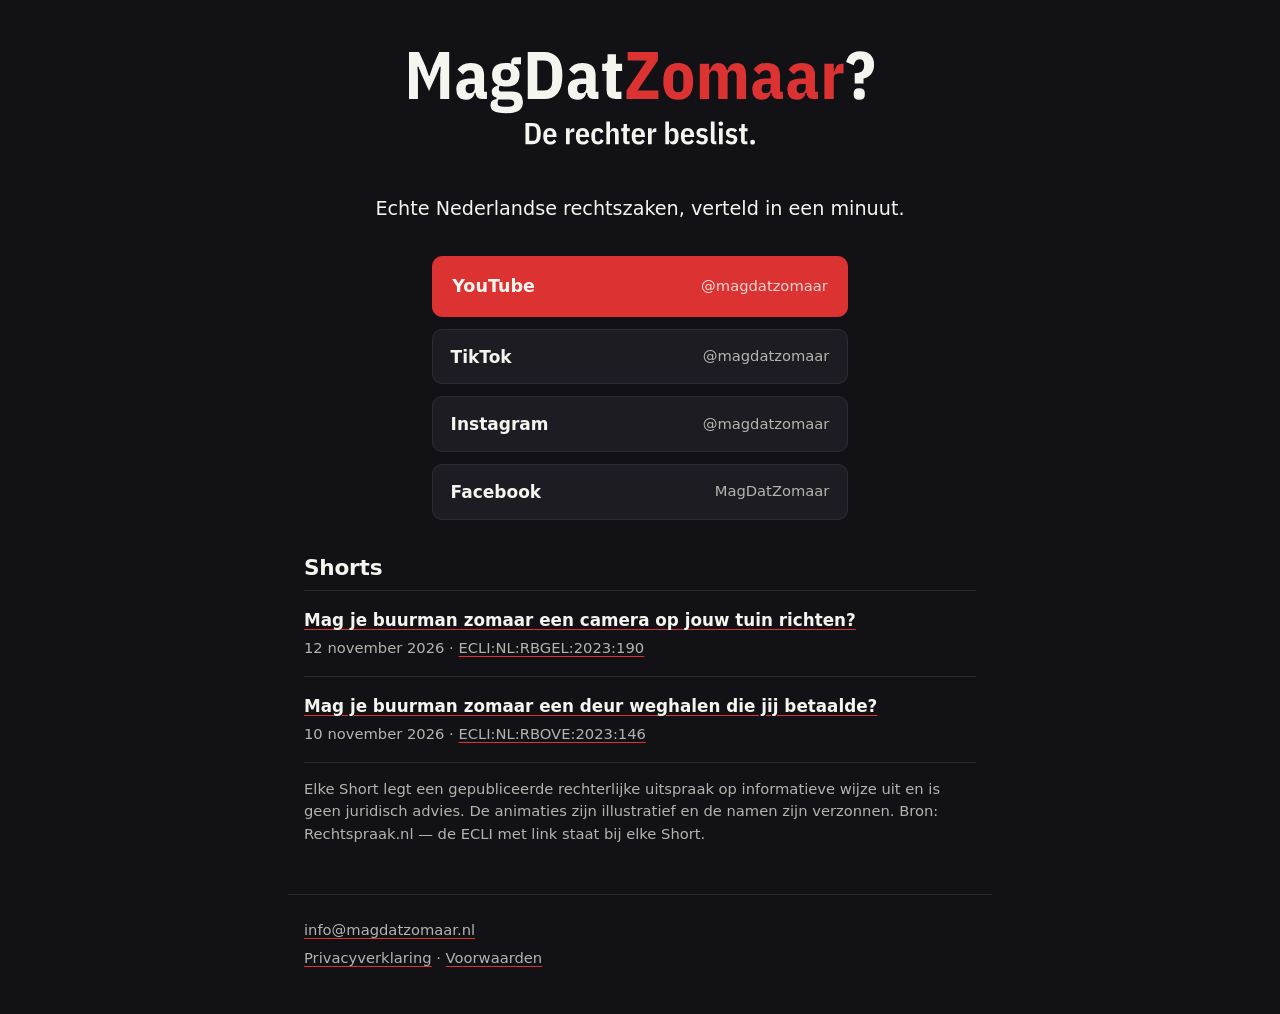
==== index.html @ 73113565 "Website magdatzomaar.nl: startpagina, privacyverklaring, voorwaarden en lijst met Shorts" ====
<!doctype html>
<html lang="nl">
<head>
<meta charset="utf-8">
<meta name="viewport" content="width=device-width, initial-scale=1">
<title>MagDatZomaar? De rechter beslist.</title>
<meta name="description" content="Echte Nederlandse rechtszaken, verteld in een minuut. MagDatZomaar? De rechter beslist.">
<meta name="referrer" content="strict-origin-when-cross-origin">
<meta name="theme-color" content="#121216">
<link rel="icon" href="icoon.svg" type="image/svg+xml">
<link rel="apple-touch-icon" href="icoon.png">
<link rel="stylesheet" href="stijl.css">
</head>
<body>
<main>
<header class="kop">
<h1>MagDatZomaar? De rechter beslist.</h1>
<img src="woordmerk.svg" alt="MagDatZomaar? De rechter beslist." width="946" height="210">
</header>
<p class="zin">Echte Nederlandse rechtszaken, verteld in een minuut.</p>
<nav class="kanalen" aria-label="Kanalen">
<a class="knop hoofd" href="https://www.youtube.com/@magdatzomaar">YouTube <span>@magdatzomaar</span></a>
<a class="knop" href="https://www.tiktok.com/@magdatzomaar">TikTok <span>@magdatzomaar</span></a>
<a class="knop" href="https://www.instagram.com/magdatzomaar/">Instagram <span>@magdatzomaar</span></a>
<a class="knop" href="https://www.facebook.com/magdatzomaar">Facebook <span>MagDatZomaar</span></a>
</nav>
<h2>Shorts</h2>
<ul class="shorts">
<li><div class="titel"><a href="https://www.youtube.com/shorts/4A0koT8yzNU">Mag je buurman zomaar een camera op jouw tuin richten?</a></div><div class="info"><time datetime="2026-11-12">12 november 2026</time> · <a href="https://uitspraken.rechtspraak.nl/details?id=ECLI:NL:RBGEL:2023:190">ECLI:NL:RBGEL:2023:190</a></div></li>
<li><div class="titel"><a href="https://www.youtube.com/shorts/lAmzABg08vE">Mag je buurman zomaar een deur weghalen die jij betaalde?</a></div><div class="info"><time datetime="2026-11-10">10 november 2026</time> · <a href="https://uitspraken.rechtspraak.nl/details?id=ECLI:NL:RBOVE:2023:146">ECLI:NL:RBOVE:2023:146</a></div></li>
</ul>
<p class="uitleg">Elke Short legt een gepubliceerde rechterlijke uitspraak op informatieve wijze uit en is geen juridisch advies. De animaties zijn illustratief en de namen zijn verzonnen. Bron: Rechtspraak.nl — de ECLI met link staat bij elke Short.</p>
</main>
<footer>
<p><a href="mailto:info@magdatzomaar.nl">info@magdatzomaar.nl</a></p>
<p><a href="privacy.html">Privacyverklaring</a> · <a href="voorwaarden.html">Voorwaarden</a></p>
</footer>
</body>
</html>
---- stijl.css ----
/* MagDatZomaar – website. Kleuren volgens plan 8.2; geen externe lettertypen. */
:root {
  --achtergrond: #121216;
  --vlak: #1C1C22;
  --lijn: #2C2C34;
  --tekst: #F5F5F0;
  --zacht: #B4B4AE;
  --rood: #DC3232;
  --geel: #F5C518;
  color-scheme: dark;
}

* { box-sizing: border-box; }

html { -webkit-text-size-adjust: 100%; }

body {
  margin: 0;
  background: var(--achtergrond);
  color: var(--tekst);
  font: 17px/1.55 system-ui, -apple-system, "Segoe UI", Roboto, "Helvetica Neue", Arial, sans-serif;
}

main, footer {
  max-width: 44rem;
  margin: 0 auto;
  padding: 0 16px;
}

a { color: var(--tekst); text-decoration-color: var(--rood); text-underline-offset: 3px; }
a:hover { color: var(--geel); }
a:focus-visible { outline: 2px solid var(--geel); outline-offset: 3px; border-radius: 4px; }

h1, h2, h3 { line-height: 1.2; letter-spacing: -0.01em; }
h1 { font-size: 1.9rem; margin: 2rem 0 0.25rem; }
h2 { font-size: 1.35rem; margin: 2.2rem 0 0.6rem; }
h3 { font-size: 1.1rem; margin: 1.6rem 0 0.4rem; }
code { font-size: 0.9em; background: var(--vlak); padding: 0.1em 0.35em; border-radius: 4px; }
.datum { color: var(--zacht); margin-top: 0; }

/* Startpagina */
.kop { text-align: center; padding: 3rem 0 1rem; }
.kop img { width: 100%; max-width: 30rem; height: auto; }
.kop h1 { position: absolute; left: -9999px; }
.zin { font-size: 1.2rem; text-align: center; margin: 1rem 0 2rem; }

.kanalen { display: grid; gap: 0.75rem; margin: 0 auto 1rem; max-width: 26rem; }
.knop {
  display: flex; justify-content: space-between; align-items: center; gap: 1rem;
  padding: 0.85rem 1.1rem; border: 1px solid var(--lijn); border-radius: 10px;
  background: var(--vlak); text-decoration: none; font-weight: 600;
}
.knop span { color: var(--zacht); font-weight: 400; font-size: 0.92rem; }
.knop.hoofd { background: var(--rood); border-color: var(--rood); font-size: 1.1rem; padding: 1rem 1.2rem; }
.knop.hoofd span { color: var(--tekst); opacity: 0.85; }
.knop:hover { border-color: var(--tekst); color: var(--tekst); }

.shorts { list-style: none; padding: 0; margin: 0; }
.shorts li { padding: 1rem 0; border-top: 1px solid var(--lijn); }
.shorts li:last-child { border-bottom: 1px solid var(--lijn); }
.shorts .titel { font-weight: 600; font-size: 1.05rem; }
.shorts .info { color: var(--zacht); font-size: 0.92rem; margin-top: 0.25rem; overflow-wrap: anywhere; }
.shorts .info a { color: var(--zacht); }
.uitleg { color: var(--zacht); font-size: 0.92rem; }

/* Tekstpagina's */
.terug { display: inline-block; margin-top: 1.5rem; }
.tekst ul, .tekst ol { padding-left: 1.3rem; }
.tekst li { margin: 0.35rem 0; }

footer {
  margin-top: 3rem; padding-top: 1.2rem; padding-bottom: 2.5rem;
  border-top: 1px solid var(--lijn); color: var(--zacht); font-size: 0.92rem;
}
footer a { color: var(--zacht); }
footer p { margin: 0.3rem 0; }
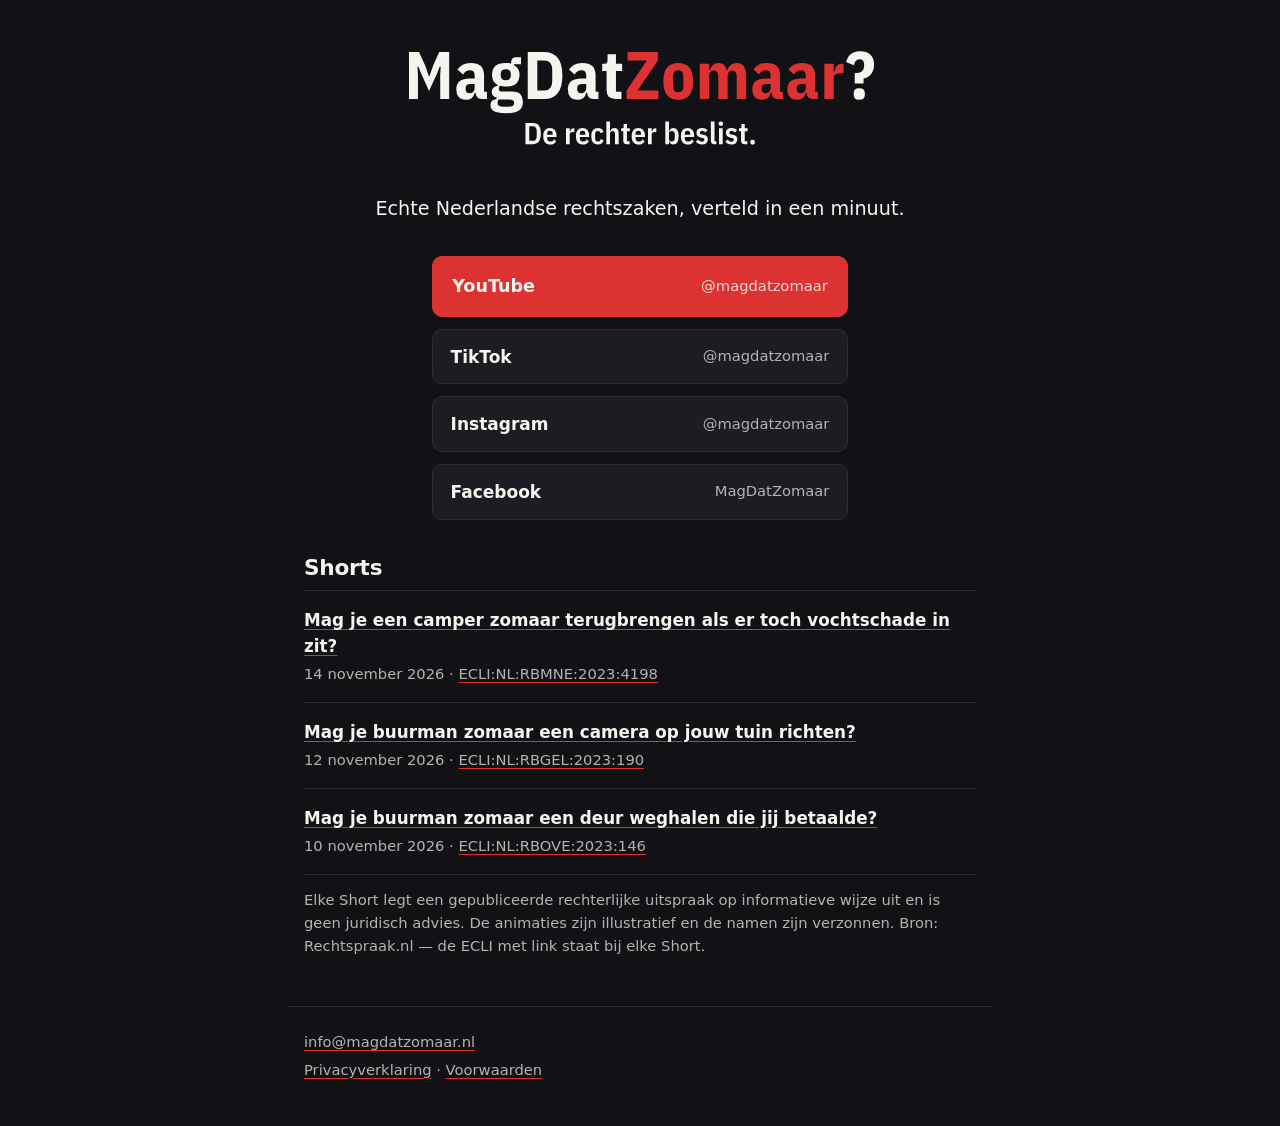
==== commit 3f88e4cf: "Website bijgewerkt: index.html" ====
--- a/index.html
+++ b/index.html
@@ -26,6 +26,7 @@
 </nav>
 <h2>Shorts</h2>
 <ul class="shorts">
+<li><div class="titel"><a href="https://www.youtube.com/shorts/woqFHCdhqfc">Mag je een camper zomaar terugbrengen als er toch vochtschade in zit?</a></div><div class="info"><time datetime="2026-11-14">14 november 2026</time> · <a href="https://uitspraken.rechtspraak.nl/details?id=ECLI:NL:RBMNE:2023:4198">ECLI:NL:RBMNE:2023:4198</a></div></li>
 <li><div class="titel"><a href="https://www.youtube.com/shorts/4A0koT8yzNU">Mag je buurman zomaar een camera op jouw tuin richten?</a></div><div class="info"><time datetime="2026-11-12">12 november 2026</time> · <a href="https://uitspraken.rechtspraak.nl/details?id=ECLI:NL:RBGEL:2023:190">ECLI:NL:RBGEL:2023:190</a></div></li>
 <li><div class="titel"><a href="https://www.youtube.com/shorts/lAmzABg08vE">Mag je buurman zomaar een deur weghalen die jij betaalde?</a></div><div class="info"><time datetime="2026-11-10">10 november 2026</time> · <a href="https://uitspraken.rechtspraak.nl/details?id=ECLI:NL:RBOVE:2023:146">ECLI:NL:RBOVE:2023:146</a></div></li>
 </ul>
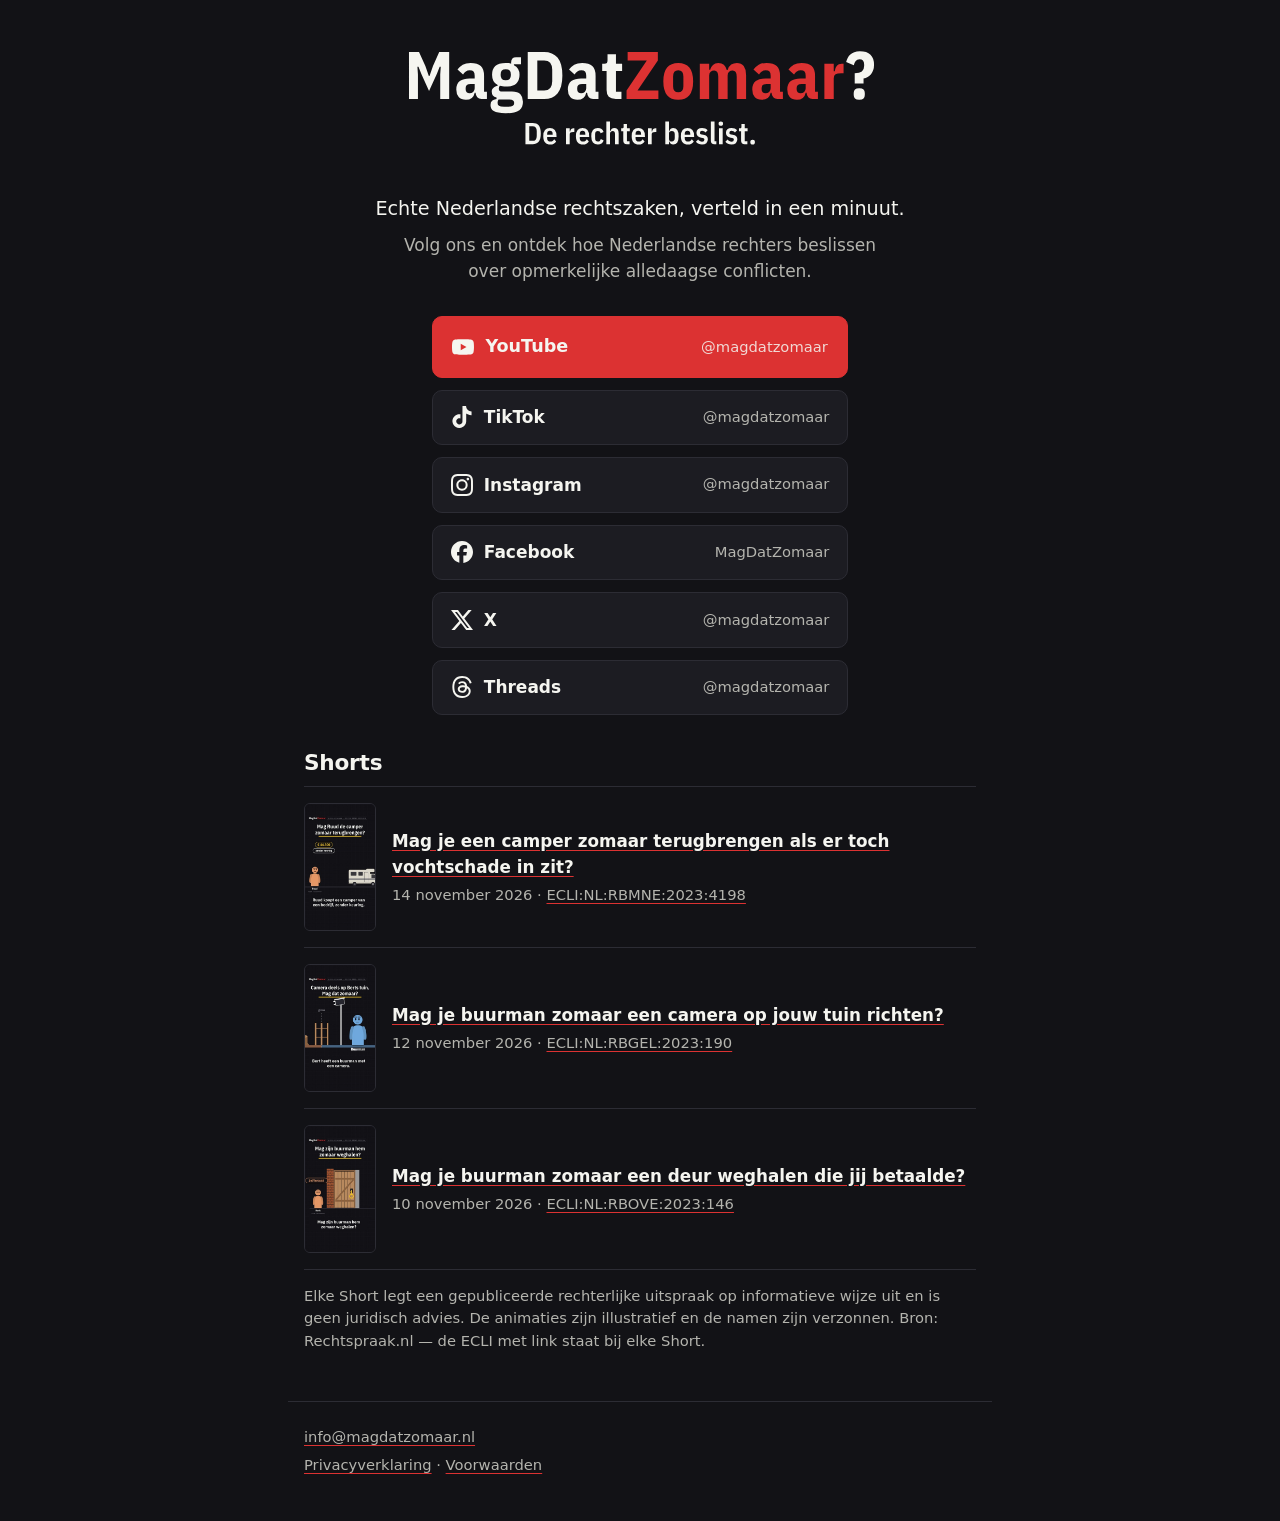
==== commit 3f90471c: "Website bijgewerkt: covers/, index.html, stijl.css" ====
--- a/index.html
+++ b/index.html
@@ -18,17 +18,20 @@
 <img src="woordmerk.svg" alt="MagDatZomaar? De rechter beslist." width="946" height="210">
 </header>
 <p class="zin">Echte Nederlandse rechtszaken, verteld in een minuut.</p>
+<p class="uitnodiging">Volg ons en ontdek hoe Nederlandse rechters beslissen over opmerkelijke alledaagse conflicten.</p>
 <nav class="kanalen" aria-label="Kanalen">
-<a class="knop hoofd" href="https://www.youtube.com/@magdatzomaar">YouTube <span>@magdatzomaar</span></a>
-<a class="knop" href="https://www.tiktok.com/@magdatzomaar">TikTok <span>@magdatzomaar</span></a>
-<a class="knop" href="https://www.instagram.com/magdatzomaar/">Instagram <span>@magdatzomaar</span></a>
-<a class="knop" href="https://www.facebook.com/magdatzomaar">Facebook <span>MagDatZomaar</span></a>
+<a class="knop hoofd" href="https://www.youtube.com/@magdatzomaar"><span class="naam"><svg class="logo" viewBox="0 0 24 24" width="22" height="22" aria-hidden="true" focusable="false"><path fill="currentColor" d="M23.498 6.186a3.016 3.016 0 0 0-2.122-2.136C19.505 3.545 12 3.545 12 3.545s-7.505 0-9.377.505A3.017 3.017 0 0 0 .502 6.186C0 8.07 0 12 0 12s0 3.93.502 5.814a3.016 3.016 0 0 0 2.122 2.136c1.871.505 9.376.505 9.376.505s7.505 0 9.377-.505a3.015 3.015 0 0 0 2.122-2.136C24 15.93 24 12 24 12s0-3.93-.502-5.814zM9.545 15.568V8.432L15.818 12l-6.273 3.568z"/></svg>YouTube</span> <span class="handle">@magdatzomaar</span></a>
+<a class="knop" href="https://www.tiktok.com/@magdatzomaar"><span class="naam"><svg class="logo" viewBox="0 0 24 24" width="22" height="22" aria-hidden="true" focusable="false"><path fill="currentColor" d="M12.525.02c1.31-.02 2.61-.01 3.91-.02.08 1.53.63 3.09 1.75 4.17 1.12 1.11 2.7 1.62 4.24 1.79v4.03c-1.44-.05-2.89-.35-4.2-.97-.57-.26-1.1-.59-1.62-.93-.01 2.92.01 5.84-.02 8.75-.08 1.4-.54 2.79-1.35 3.94-1.31 1.92-3.58 3.17-5.91 3.21-1.43.08-2.86-.31-4.08-1.03-2.02-1.19-3.44-3.37-3.65-5.71-.02-.5-.03-1-.01-1.49.18-1.9 1.12-3.72 2.58-4.96 1.66-1.44 3.98-2.13 6.15-1.72.02 1.48-.04 2.96-.04 4.44-.99-.32-2.15-.23-3.02.37-.63.41-1.11 1.04-1.36 1.75-.21.51-.15 1.07-.14 1.61.24 1.64 1.82 3.02 3.5 2.87 1.12-.01 2.19-.66 2.77-1.61.19-.33.4-.67.41-1.06.1-1.79.06-3.57.07-5.36.01-4.03-.01-8.05.02-12.07z"/></svg>TikTok</span> <span class="handle">@magdatzomaar</span></a>
+<a class="knop" href="https://www.instagram.com/magdatzomaar/"><span class="naam"><svg class="logo" viewBox="0 0 24 24" width="22" height="22" aria-hidden="true" focusable="false"><path fill="currentColor" d="M7.0301.084c-1.2768.0602-2.1487.264-2.911.5634-.7888.3075-1.4575.72-2.1228 1.3877-.6652.6677-1.075 1.3368-1.3802 2.127-.2954.7638-.4956 1.6365-.552 2.914-.0564 1.2775-.0689 1.6882-.0626 4.947.0062 3.2586.0206 3.6671.0825 4.9473.061 1.2765.264 2.1482.5635 2.9107.308.7889.72 1.4573 1.388 2.1228.6679.6655 1.3365 1.0743 2.1285 1.38.7632.295 1.6361.4961 2.9134.552 1.2773.056 1.6884.069 4.9462.0627 3.2578-.0062 3.668-.0207 4.9478-.0814 1.28-.0607 2.147-.2652 2.9098-.5633.7889-.3086 1.4578-.72 2.1228-1.3881.665-.6682 1.0745-1.3378 1.3795-2.1284.2957-.7632.4966-1.636.552-2.9124.056-1.2809.0692-1.6898.063-4.948-.0063-3.2583-.021-3.6668-.0817-4.9465-.0607-1.2797-.264-2.1487-.5633-2.9117-.3084-.7889-.72-1.4568-1.3876-2.1228C21.2982 1.33 20.628.9208 19.8378.6165 19.074.321 18.2017.1197 16.9244.0645 15.6471.0093 15.236-.005 11.977.0014 8.718.0076 8.31.0215 7.0301.0839m.1402 21.6932c-1.17-.0509-1.8053-.2453-2.2287-.408-.5606-.216-.96-.4771-1.3819-.895-.422-.4178-.6811-.8186-.9-1.378-.1644-.4234-.3624-1.058-.4171-2.228-.0595-1.2645-.072-1.6442-.079-4.848-.007-3.2037.0053-3.583.0607-4.848.05-1.169.2456-1.805.408-2.2282.216-.5613.4762-.96.895-1.3816.4188-.4217.8184-.6814 1.3783-.9003.423-.1651 1.0575-.3614 2.227-.4171 1.2655-.06 1.6447-.072 4.848-.079 3.2033-.007 3.5835.005 4.8495.0608 1.169.0508 1.8053.2445 2.228.408.5608.216.96.4754 1.3816.895.4217.4194.6816.8176.9005 1.3787.1653.4217.3617 1.056.4169 2.2263.0602 1.2655.0739 1.645.0796 4.848.0058 3.203-.0055 3.5834-.061 4.848-.051 1.17-.245 1.8055-.408 2.2294-.216.5604-.4763.96-.8954 1.3814-.419.4215-.8181.6811-1.3783.9-.4224.1649-1.0577.3617-2.2262.4174-1.2656.0595-1.6448.072-4.8493.079-3.2045.007-3.5825-.006-4.848-.0608M16.953 5.5864A1.44 1.44 0 1 0 18.39 4.144a1.44 1.44 0 0 0-1.437 1.4424M5.8385 12.012c.0067 3.4032 2.7706 6.1557 6.173 6.1493 3.4026-.0065 6.157-2.7701 6.1506-6.1733-.0065-3.4032-2.771-6.1565-6.174-6.1498-3.403.0067-6.156 2.771-6.1496 6.1738M8 12.0077a4 4 0 1 1 4.008 3.9921A3.9996 3.9996 0 0 1 8 12.0077"/></svg>Instagram</span> <span class="handle">@magdatzomaar</span></a>
+<a class="knop" href="https://www.facebook.com/magdatzomaar"><span class="naam"><svg class="logo" viewBox="0 0 24 24" width="22" height="22" aria-hidden="true" focusable="false"><path fill="currentColor" d="M9.101 23.691v-7.98H6.627v-3.667h2.474v-1.58c0-4.085 1.848-5.978 5.858-5.978.401 0 .955.042 1.468.103a8.68 8.68 0 0 1 1.141.195v3.325a8.623 8.623 0 0 0-.653-.036 26.805 26.805 0 0 0-.733-.009c-.707 0-1.259.096-1.675.309a1.686 1.686 0 0 0-.679.622c-.258.42-.374.995-.374 1.752v1.297h3.919l-.386 2.103-.287 1.564h-3.246v8.245C19.396 23.238 24 18.179 24 12.044c0-6.627-5.373-12-12-12s-12 5.373-12 12c0 5.628 3.874 10.35 9.101 11.647Z"/></svg>Facebook</span> <span class="handle">MagDatZomaar</span></a>
+<a class="knop" href="https://x.com/magdatzomaar"><span class="naam"><svg class="logo" viewBox="0 0 24 24" width="22" height="22" aria-hidden="true" focusable="false"><path fill="currentColor" d="M18.901 1.153h3.68l-8.04 9.19L24 22.846h-7.406l-5.8-7.584-6.638 7.584H.474l8.6-9.83L0 1.154h7.594l5.243 6.932ZM17.61 20.644h2.039L6.486 3.24H4.298Z"/></svg>X</span> <span class="handle">@magdatzomaar</span></a>
+<a class="knop" href="https://www.threads.com/@magdatzomaar"><span class="naam"><svg class="logo" viewBox="0 0 24 24" width="22" height="22" aria-hidden="true" focusable="false"><path fill="currentColor" d="M12.186 24h-.007c-3.581-.024-6.334-1.205-8.184-3.509C2.35 18.44 1.5 15.586 1.472 12.01v-.017c.03-3.579.879-6.43 2.525-8.482C5.845 1.205 8.6.024 12.18 0h.014c2.746.02 5.043.725 6.826 2.098 1.677 1.29 2.858 3.13 3.509 5.467l-2.04.569c-1.104-3.96-3.898-5.984-8.304-6.015-2.91.022-5.11.936-6.54 2.717C4.307 6.504 3.616 8.914 3.589 12c.027 3.086.718 5.496 2.057 7.164 1.43 1.783 3.631 2.698 6.54 2.717 2.623-.02 4.358-.631 5.8-2.045 1.647-1.613 1.618-3.593 1.09-4.798-.31-.71-.873-1.3-1.634-1.75-.192 1.352-.622 2.446-1.284 3.272-.886 1.102-2.14 1.704-3.73 1.79-1.202.065-2.361-.218-3.259-.801-1.063-.689-1.685-1.74-1.752-2.964-.065-1.19.408-2.285 1.33-3.082.88-.76 2.119-1.207 3.583-1.291a13.853 13.853 0 0 1 3.02.142c-.126-.742-.375-1.332-.75-1.757-.513-.586-1.308-.883-2.359-.89h-.029c-.844 0-1.992.232-2.721 1.32L7.734 7.847c.98-1.454 2.568-2.256 4.478-2.256h.044c3.194.02 5.097 1.975 5.287 5.388.108.046.216.094.321.142 1.49.7 2.58 1.761 3.154 3.07.797 1.82.871 4.79-1.548 7.158-1.85 1.81-4.094 2.628-7.277 2.65Zm1.003-11.69c-.242 0-.487.007-.739.021-1.836.103-2.98.946-2.916 2.143.067 1.256 1.452 1.839 2.784 1.767 1.224-.065 2.818-.543 3.086-3.71a10.5 10.5 0 0 0-2.215-.221z"/></svg>Threads</span> <span class="handle">@magdatzomaar</span></a>
 </nav>
 <h2>Shorts</h2>
 <ul class="shorts">
-<li><div class="titel"><a href="https://www.youtube.com/shorts/woqFHCdhqfc">Mag je een camper zomaar terugbrengen als er toch vochtschade in zit?</a></div><div class="info"><time datetime="2026-11-14">14 november 2026</time> · <a href="https://uitspraken.rechtspraak.nl/details?id=ECLI:NL:RBMNE:2023:4198">ECLI:NL:RBMNE:2023:4198</a></div></li>
-<li><div class="titel"><a href="https://www.youtube.com/shorts/4A0koT8yzNU">Mag je buurman zomaar een camera op jouw tuin richten?</a></div><div class="info"><time datetime="2026-11-12">12 november 2026</time> · <a href="https://uitspraken.rechtspraak.nl/details?id=ECLI:NL:RBGEL:2023:190">ECLI:NL:RBGEL:2023:190</a></div></li>
-<li><div class="titel"><a href="https://www.youtube.com/shorts/lAmzABg08vE">Mag je buurman zomaar een deur weghalen die jij betaalde?</a></div><div class="info"><time datetime="2026-11-10">10 november 2026</time> · <a href="https://uitspraken.rechtspraak.nl/details?id=ECLI:NL:RBOVE:2023:146">ECLI:NL:RBOVE:2023:146</a></div></li>
+<li><a class="thumb" href="https://www.youtube.com/shorts/woqFHCdhqfc" tabindex="-1" aria-hidden="true"><img src="covers/03.jpg" alt="" width="270" height="480" loading="lazy" decoding="async"></a><div><div class="titel"><a href="https://www.youtube.com/shorts/woqFHCdhqfc">Mag je een camper zomaar terugbrengen als er toch vochtschade in zit?</a></div><div class="info"><time datetime="2026-11-14">14 november 2026</time> · <a href="https://uitspraken.rechtspraak.nl/details?id=ECLI:NL:RBMNE:2023:4198">ECLI:NL:RBMNE:2023:4198</a></div></div></li>
+<li><a class="thumb" href="https://www.youtube.com/shorts/4A0koT8yzNU" tabindex="-1" aria-hidden="true"><img src="covers/02.jpg" alt="" width="270" height="480" loading="lazy" decoding="async"></a><div><div class="titel"><a href="https://www.youtube.com/shorts/4A0koT8yzNU">Mag je buurman zomaar een camera op jouw tuin richten?</a></div><div class="info"><time datetime="2026-11-12">12 november 2026</time> · <a href="https://uitspraken.rechtspraak.nl/details?id=ECLI:NL:RBGEL:2023:190">ECLI:NL:RBGEL:2023:190</a></div></div></li>
+<li><a class="thumb" href="https://www.youtube.com/shorts/lAmzABg08vE" tabindex="-1" aria-hidden="true"><img src="covers/01.jpg" alt="" width="270" height="480" loading="lazy" decoding="async"></a><div><div class="titel"><a href="https://www.youtube.com/shorts/lAmzABg08vE">Mag je buurman zomaar een deur weghalen die jij betaalde?</a></div><div class="info"><time datetime="2026-11-10">10 november 2026</time> · <a href="https://uitspraken.rechtspraak.nl/details?id=ECLI:NL:RBOVE:2023:146">ECLI:NL:RBOVE:2023:146</a></div></div></li>
 </ul>
 <p class="uitleg">Elke Short legt een gepubliceerde rechterlijke uitspraak op informatieve wijze uit en is geen juridisch advies. De animaties zijn illustratief en de namen zijn verzonnen. Bron: Rechtspraak.nl — de ECLI met link staat bij elke Short.</p>
 </main>
--- a/stijl.css
+++ b/stijl.css
@@ -42,7 +42,8 @@
 .kop { text-align: center; padding: 3rem 0 1rem; }
 .kop img { width: 100%; max-width: 30rem; height: auto; }
 .kop h1 { position: absolute; left: -9999px; }
-.zin { font-size: 1.2rem; text-align: center; margin: 1rem 0 2rem; }
+.zin { font-size: 1.2rem; text-align: center; margin: 1rem 0 0.5rem; }
+.uitnodiging { color: var(--zacht); text-align: center; max-width: 30rem; margin: 0 auto 2rem; }
 
 .kanalen { display: grid; gap: 0.75rem; margin: 0 auto 1rem; max-width: 26rem; }
 .knop {
@@ -50,13 +51,18 @@
   padding: 0.85rem 1.1rem; border: 1px solid var(--lijn); border-radius: 10px;
   background: var(--vlak); text-decoration: none; font-weight: 600;
 }
-.knop span { color: var(--zacht); font-weight: 400; font-size: 0.92rem; }
+.knop .naam { display: flex; align-items: center; gap: 0.7rem; }
+.knop .logo { width: 22px; height: 22px; flex: none; }
+.knop .handle { color: var(--zacht); font-weight: 400; font-size: 0.92rem; }
 .knop.hoofd { background: var(--rood); border-color: var(--rood); font-size: 1.1rem; padding: 1rem 1.2rem; }
-.knop.hoofd span { color: var(--tekst); opacity: 0.85; }
+.knop.hoofd .handle { color: var(--tekst); opacity: 0.85; }
 .knop:hover { border-color: var(--tekst); color: var(--tekst); }
 
 .shorts { list-style: none; padding: 0; margin: 0; }
-.shorts li { padding: 1rem 0; border-top: 1px solid var(--lijn); }
+.shorts li { padding: 1rem 0; border-top: 1px solid var(--lijn); display: flex; gap: 1rem; align-items: center; }
+.shorts li > div { min-width: 0; }
+.shorts .thumb { flex: none; display: block; line-height: 0; }
+.shorts .thumb img { width: 72px; height: 128px; object-fit: cover; border-radius: 6px; border: 1px solid var(--lijn); }
 .shorts li:last-child { border-bottom: 1px solid var(--lijn); }
 .shorts .titel { font-weight: 600; font-size: 1.05rem; }
 .shorts .info { color: var(--zacht); font-size: 0.92rem; margin-top: 0.25rem; overflow-wrap: anywhere; }
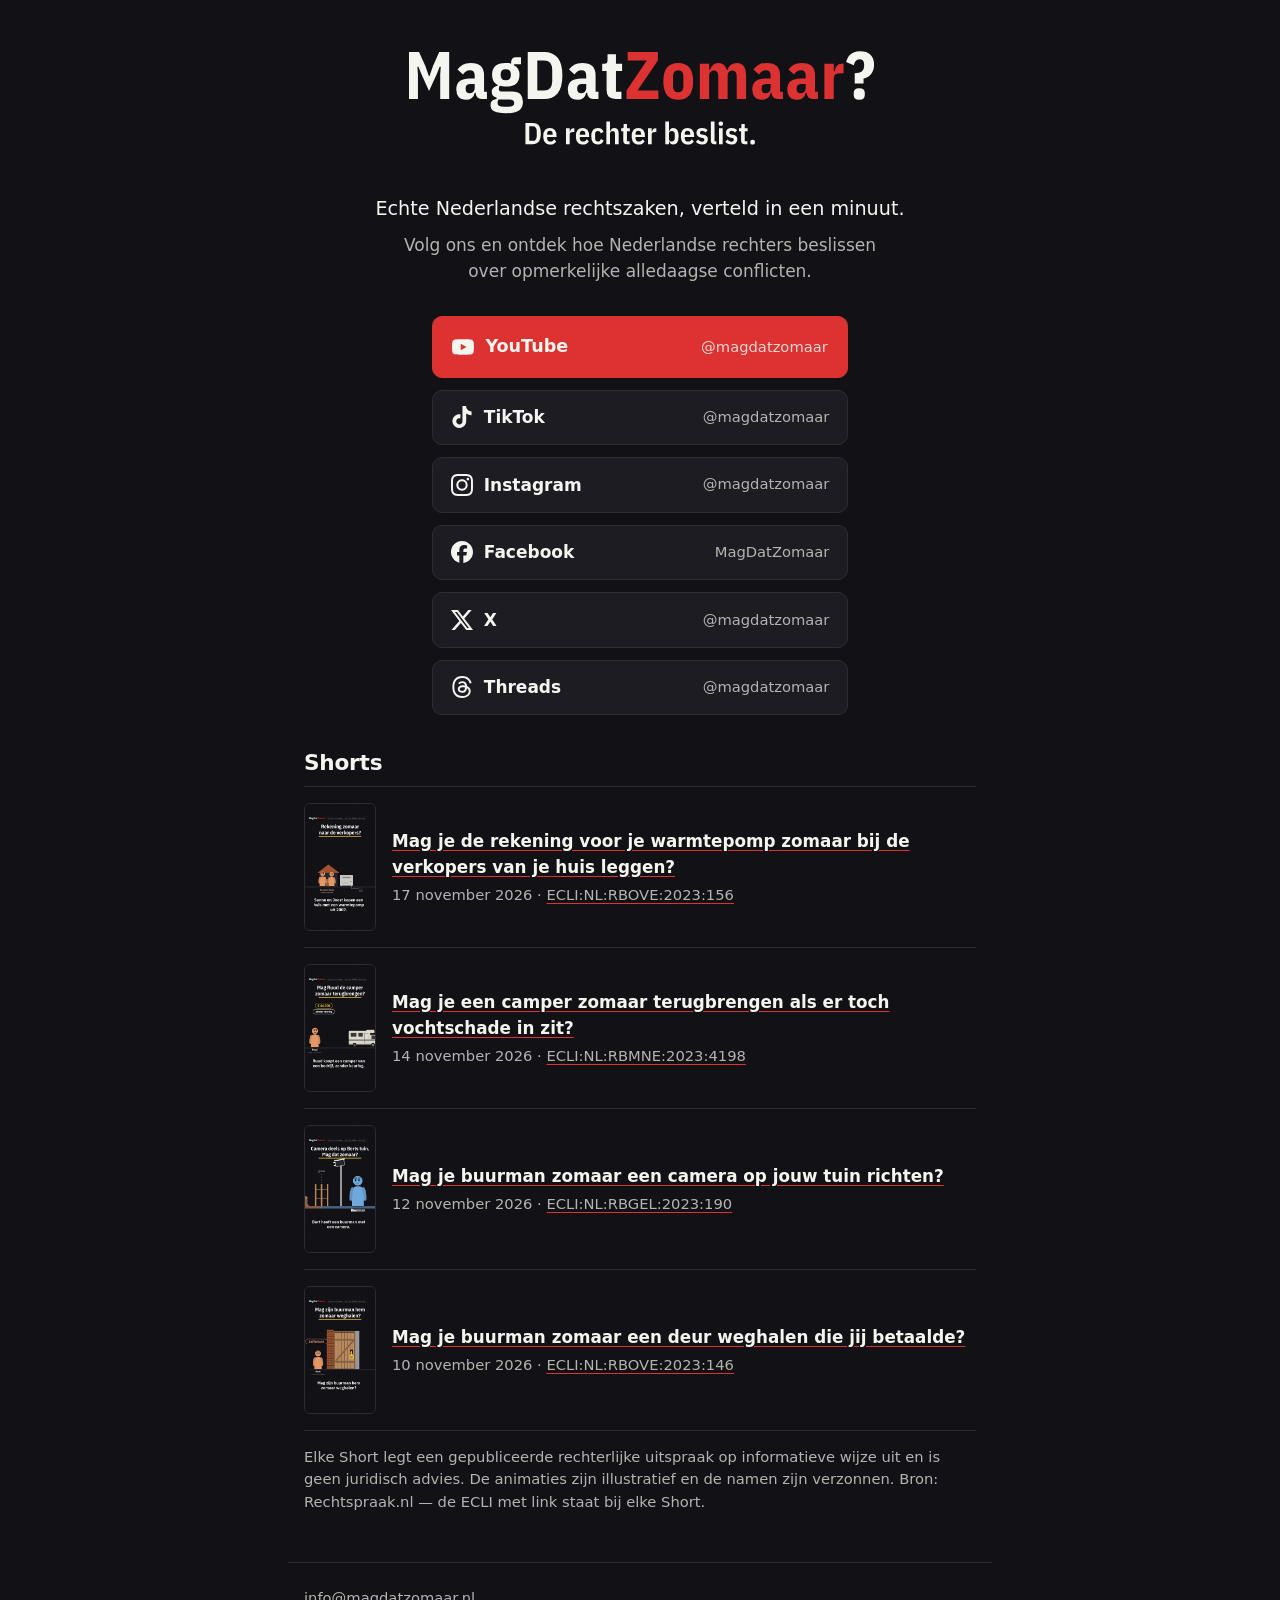
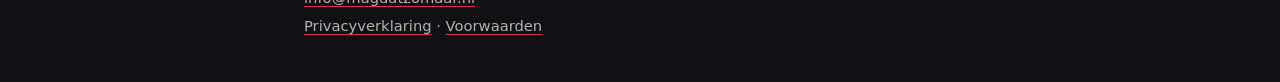
==== commit 432be399: "Website bijgewerkt: covers/04.jpg, index.html" ====
--- a/index.html
+++ b/index.html
@@ -29,6 +29,7 @@
 </nav>
 <h2>Shorts</h2>
 <ul class="shorts">
+<li><a class="thumb" href="https://www.youtube.com/shorts/sA9OcNMRobQ" tabindex="-1" aria-hidden="true"><img src="covers/04.jpg" alt="" width="270" height="480" loading="lazy" decoding="async"></a><div><div class="titel"><a href="https://www.youtube.com/shorts/sA9OcNMRobQ">Mag je de rekening voor je warmtepomp zomaar bij de verkopers van je huis leggen?</a></div><div class="info"><time datetime="2026-11-17">17 november 2026</time> · <a href="https://uitspraken.rechtspraak.nl/details?id=ECLI:NL:RBOVE:2023:156">ECLI:NL:RBOVE:2023:156</a></div></div></li>
 <li><a class="thumb" href="https://www.youtube.com/shorts/woqFHCdhqfc" tabindex="-1" aria-hidden="true"><img src="covers/03.jpg" alt="" width="270" height="480" loading="lazy" decoding="async"></a><div><div class="titel"><a href="https://www.youtube.com/shorts/woqFHCdhqfc">Mag je een camper zomaar terugbrengen als er toch vochtschade in zit?</a></div><div class="info"><time datetime="2026-11-14">14 november 2026</time> · <a href="https://uitspraken.rechtspraak.nl/details?id=ECLI:NL:RBMNE:2023:4198">ECLI:NL:RBMNE:2023:4198</a></div></div></li>
 <li><a class="thumb" href="https://www.youtube.com/shorts/4A0koT8yzNU" tabindex="-1" aria-hidden="true"><img src="covers/02.jpg" alt="" width="270" height="480" loading="lazy" decoding="async"></a><div><div class="titel"><a href="https://www.youtube.com/shorts/4A0koT8yzNU">Mag je buurman zomaar een camera op jouw tuin richten?</a></div><div class="info"><time datetime="2026-11-12">12 november 2026</time> · <a href="https://uitspraken.rechtspraak.nl/details?id=ECLI:NL:RBGEL:2023:190">ECLI:NL:RBGEL:2023:190</a></div></div></li>
 <li><a class="thumb" href="https://www.youtube.com/shorts/lAmzABg08vE" tabindex="-1" aria-hidden="true"><img src="covers/01.jpg" alt="" width="270" height="480" loading="lazy" decoding="async"></a><div><div class="titel"><a href="https://www.youtube.com/shorts/lAmzABg08vE">Mag je buurman zomaar een deur weghalen die jij betaalde?</a></div><div class="info"><time datetime="2026-11-10">10 november 2026</time> · <a href="https://uitspraken.rechtspraak.nl/details?id=ECLI:NL:RBOVE:2023:146">ECLI:NL:RBOVE:2023:146</a></div></div></li>
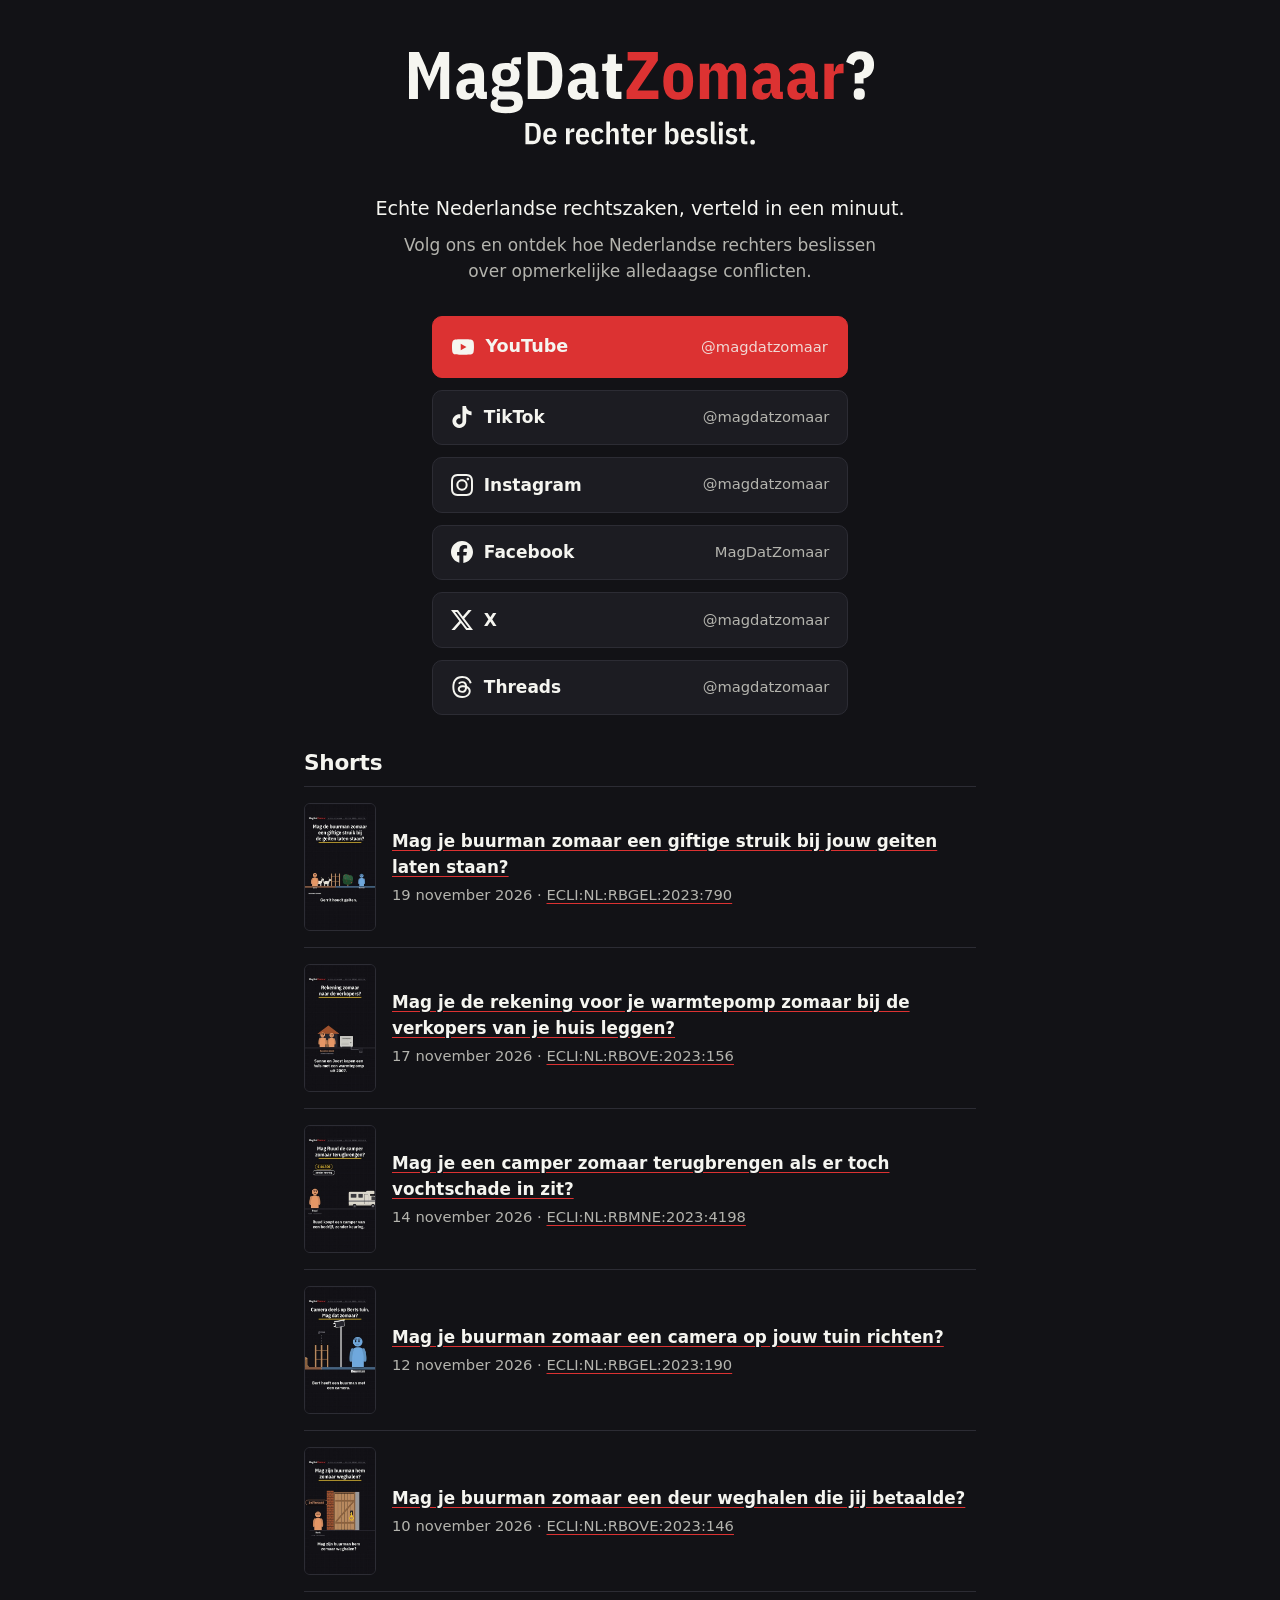
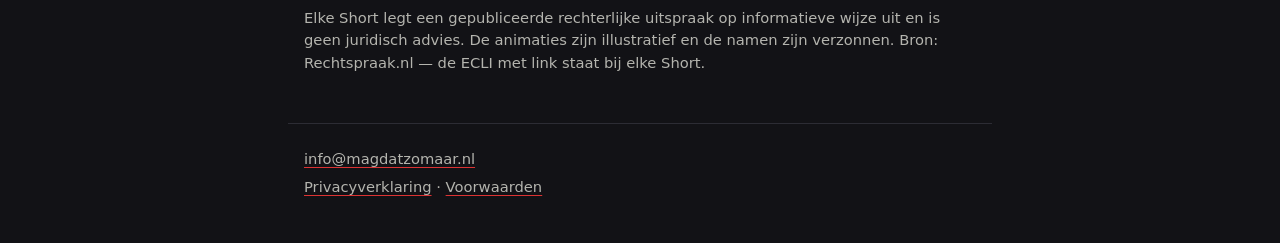
==== commit 78013e8c: "Website bijgewerkt: covers/05.jpg, index.html" ====
--- a/index.html
+++ b/index.html
@@ -29,6 +29,7 @@
 </nav>
 <h2>Shorts</h2>
 <ul class="shorts">
+<li><a class="thumb" href="https://www.youtube.com/shorts/Y61OpLQXbV8" tabindex="-1" aria-hidden="true"><img src="covers/05.jpg" alt="" width="270" height="480" loading="lazy" decoding="async"></a><div><div class="titel"><a href="https://www.youtube.com/shorts/Y61OpLQXbV8">Mag je buurman zomaar een giftige struik bij jouw geiten laten staan?</a></div><div class="info"><time datetime="2026-11-19">19 november 2026</time> · <a href="https://uitspraken.rechtspraak.nl/details?id=ECLI:NL:RBGEL:2023:790">ECLI:NL:RBGEL:2023:790</a></div></div></li>
 <li><a class="thumb" href="https://www.youtube.com/shorts/sA9OcNMRobQ" tabindex="-1" aria-hidden="true"><img src="covers/04.jpg" alt="" width="270" height="480" loading="lazy" decoding="async"></a><div><div class="titel"><a href="https://www.youtube.com/shorts/sA9OcNMRobQ">Mag je de rekening voor je warmtepomp zomaar bij de verkopers van je huis leggen?</a></div><div class="info"><time datetime="2026-11-17">17 november 2026</time> · <a href="https://uitspraken.rechtspraak.nl/details?id=ECLI:NL:RBOVE:2023:156">ECLI:NL:RBOVE:2023:156</a></div></div></li>
 <li><a class="thumb" href="https://www.youtube.com/shorts/woqFHCdhqfc" tabindex="-1" aria-hidden="true"><img src="covers/03.jpg" alt="" width="270" height="480" loading="lazy" decoding="async"></a><div><div class="titel"><a href="https://www.youtube.com/shorts/woqFHCdhqfc">Mag je een camper zomaar terugbrengen als er toch vochtschade in zit?</a></div><div class="info"><time datetime="2026-11-14">14 november 2026</time> · <a href="https://uitspraken.rechtspraak.nl/details?id=ECLI:NL:RBMNE:2023:4198">ECLI:NL:RBMNE:2023:4198</a></div></div></li>
 <li><a class="thumb" href="https://www.youtube.com/shorts/4A0koT8yzNU" tabindex="-1" aria-hidden="true"><img src="covers/02.jpg" alt="" width="270" height="480" loading="lazy" decoding="async"></a><div><div class="titel"><a href="https://www.youtube.com/shorts/4A0koT8yzNU">Mag je buurman zomaar een camera op jouw tuin richten?</a></div><div class="info"><time datetime="2026-11-12">12 november 2026</time> · <a href="https://uitspraken.rechtspraak.nl/details?id=ECLI:NL:RBGEL:2023:190">ECLI:NL:RBGEL:2023:190</a></div></div></li>
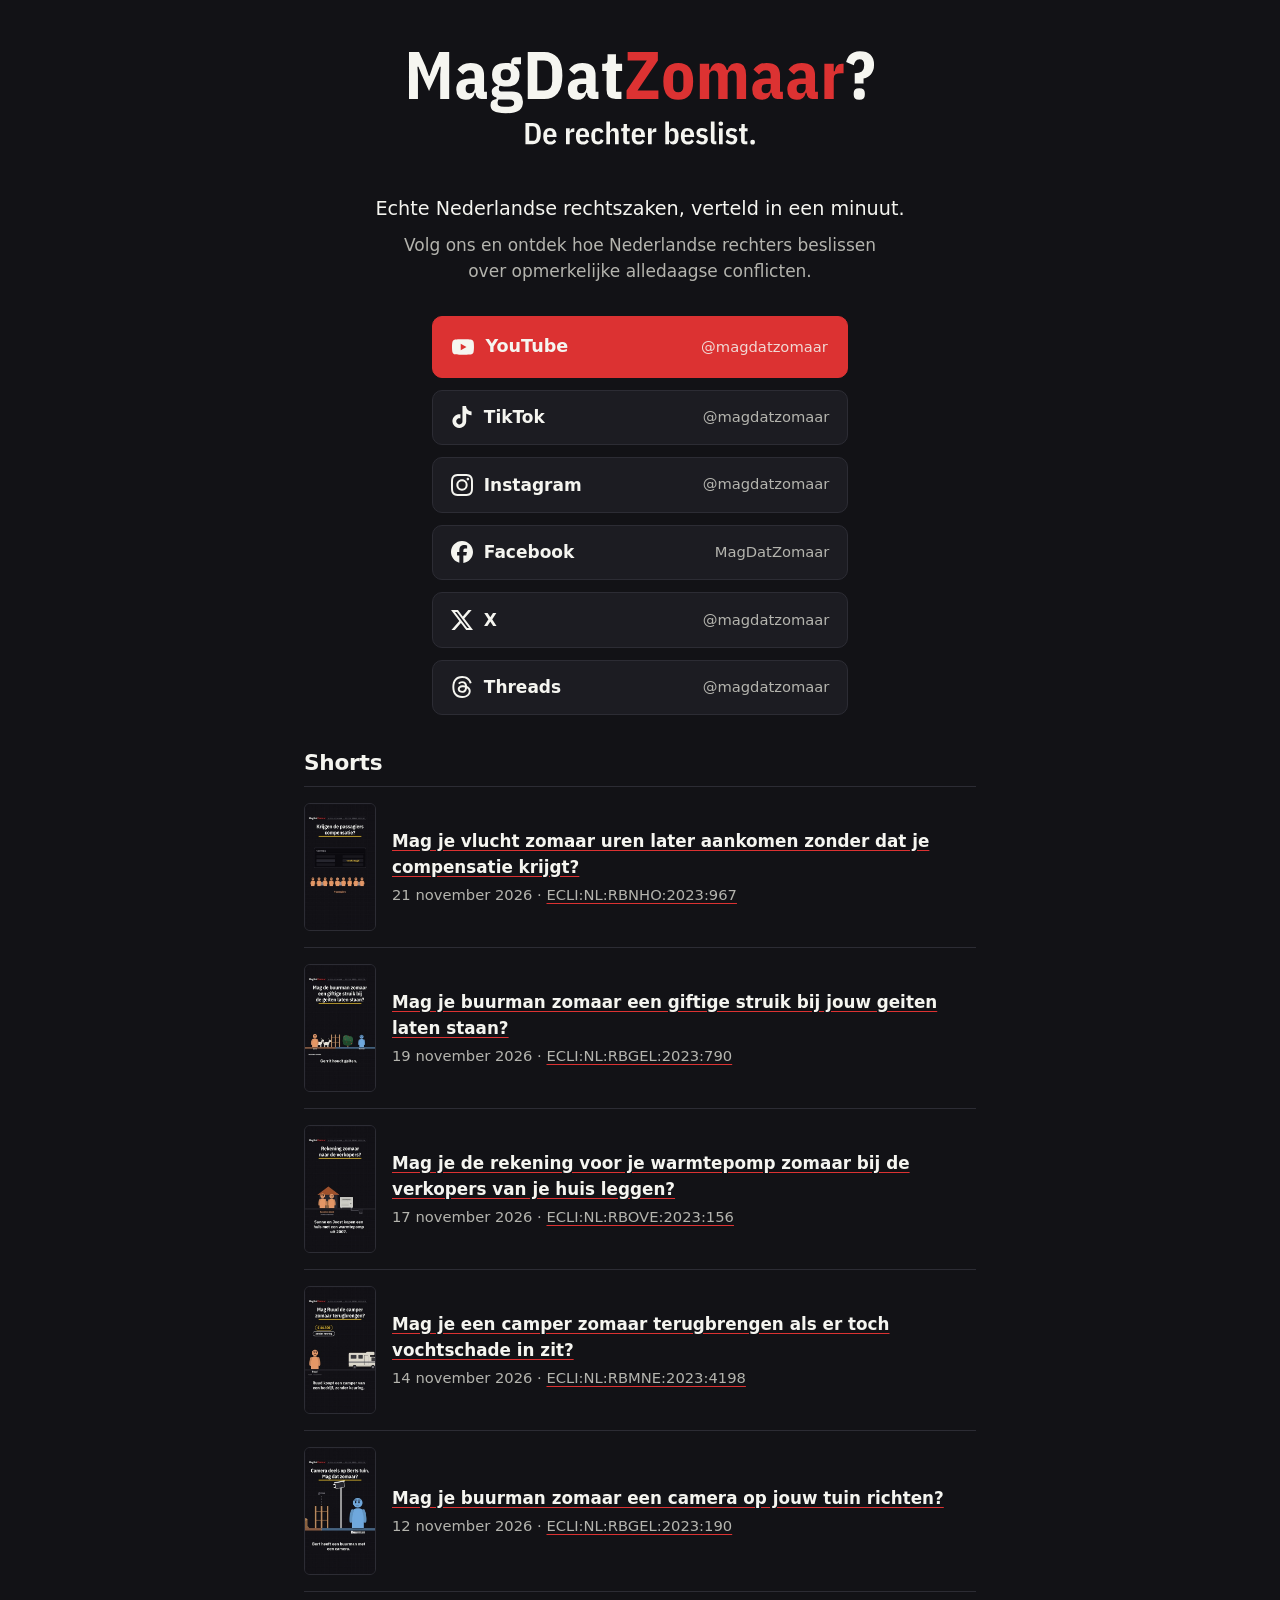
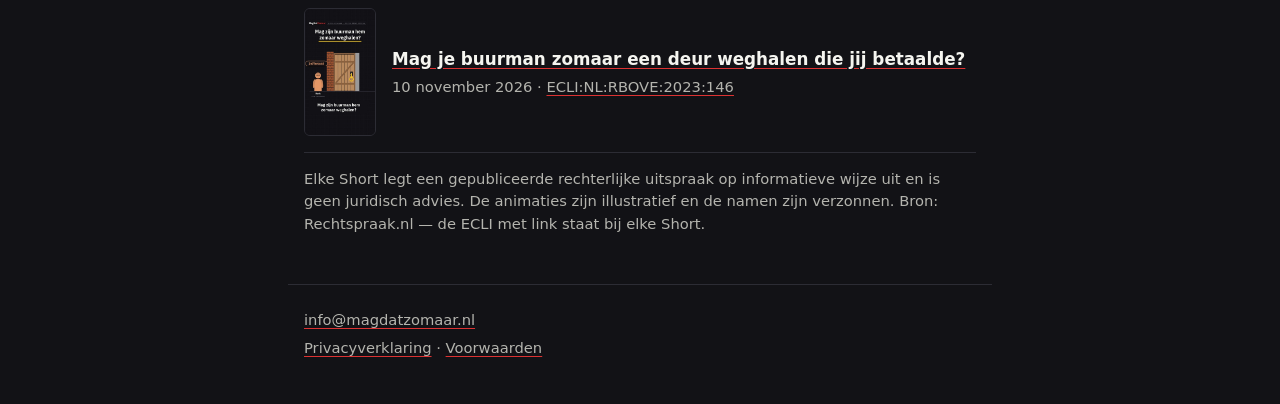
==== commit 271f760d: "Website bijgewerkt: covers/06.jpg, index.html" ====
--- a/index.html
+++ b/index.html
@@ -29,6 +29,7 @@
 </nav>
 <h2>Shorts</h2>
 <ul class="shorts">
+<li><a class="thumb" href="https://www.youtube.com/shorts/Ln2JjwiGUjs" tabindex="-1" aria-hidden="true"><img src="covers/06.jpg" alt="" width="270" height="480" loading="lazy" decoding="async"></a><div><div class="titel"><a href="https://www.youtube.com/shorts/Ln2JjwiGUjs">Mag je vlucht zomaar uren later aankomen zonder dat je compensatie krijgt?</a></div><div class="info"><time datetime="2026-11-21">21 november 2026</time> · <a href="https://uitspraken.rechtspraak.nl/details?id=ECLI:NL:RBNHO:2023:967">ECLI:NL:RBNHO:2023:967</a></div></div></li>
 <li><a class="thumb" href="https://www.youtube.com/shorts/Y61OpLQXbV8" tabindex="-1" aria-hidden="true"><img src="covers/05.jpg" alt="" width="270" height="480" loading="lazy" decoding="async"></a><div><div class="titel"><a href="https://www.youtube.com/shorts/Y61OpLQXbV8">Mag je buurman zomaar een giftige struik bij jouw geiten laten staan?</a></div><div class="info"><time datetime="2026-11-19">19 november 2026</time> · <a href="https://uitspraken.rechtspraak.nl/details?id=ECLI:NL:RBGEL:2023:790">ECLI:NL:RBGEL:2023:790</a></div></div></li>
 <li><a class="thumb" href="https://www.youtube.com/shorts/sA9OcNMRobQ" tabindex="-1" aria-hidden="true"><img src="covers/04.jpg" alt="" width="270" height="480" loading="lazy" decoding="async"></a><div><div class="titel"><a href="https://www.youtube.com/shorts/sA9OcNMRobQ">Mag je de rekening voor je warmtepomp zomaar bij de verkopers van je huis leggen?</a></div><div class="info"><time datetime="2026-11-17">17 november 2026</time> · <a href="https://uitspraken.rechtspraak.nl/details?id=ECLI:NL:RBOVE:2023:156">ECLI:NL:RBOVE:2023:156</a></div></div></li>
 <li><a class="thumb" href="https://www.youtube.com/shorts/woqFHCdhqfc" tabindex="-1" aria-hidden="true"><img src="covers/03.jpg" alt="" width="270" height="480" loading="lazy" decoding="async"></a><div><div class="titel"><a href="https://www.youtube.com/shorts/woqFHCdhqfc">Mag je een camper zomaar terugbrengen als er toch vochtschade in zit?</a></div><div class="info"><time datetime="2026-11-14">14 november 2026</time> · <a href="https://uitspraken.rechtspraak.nl/details?id=ECLI:NL:RBMNE:2023:4198">ECLI:NL:RBMNE:2023:4198</a></div></div></li>
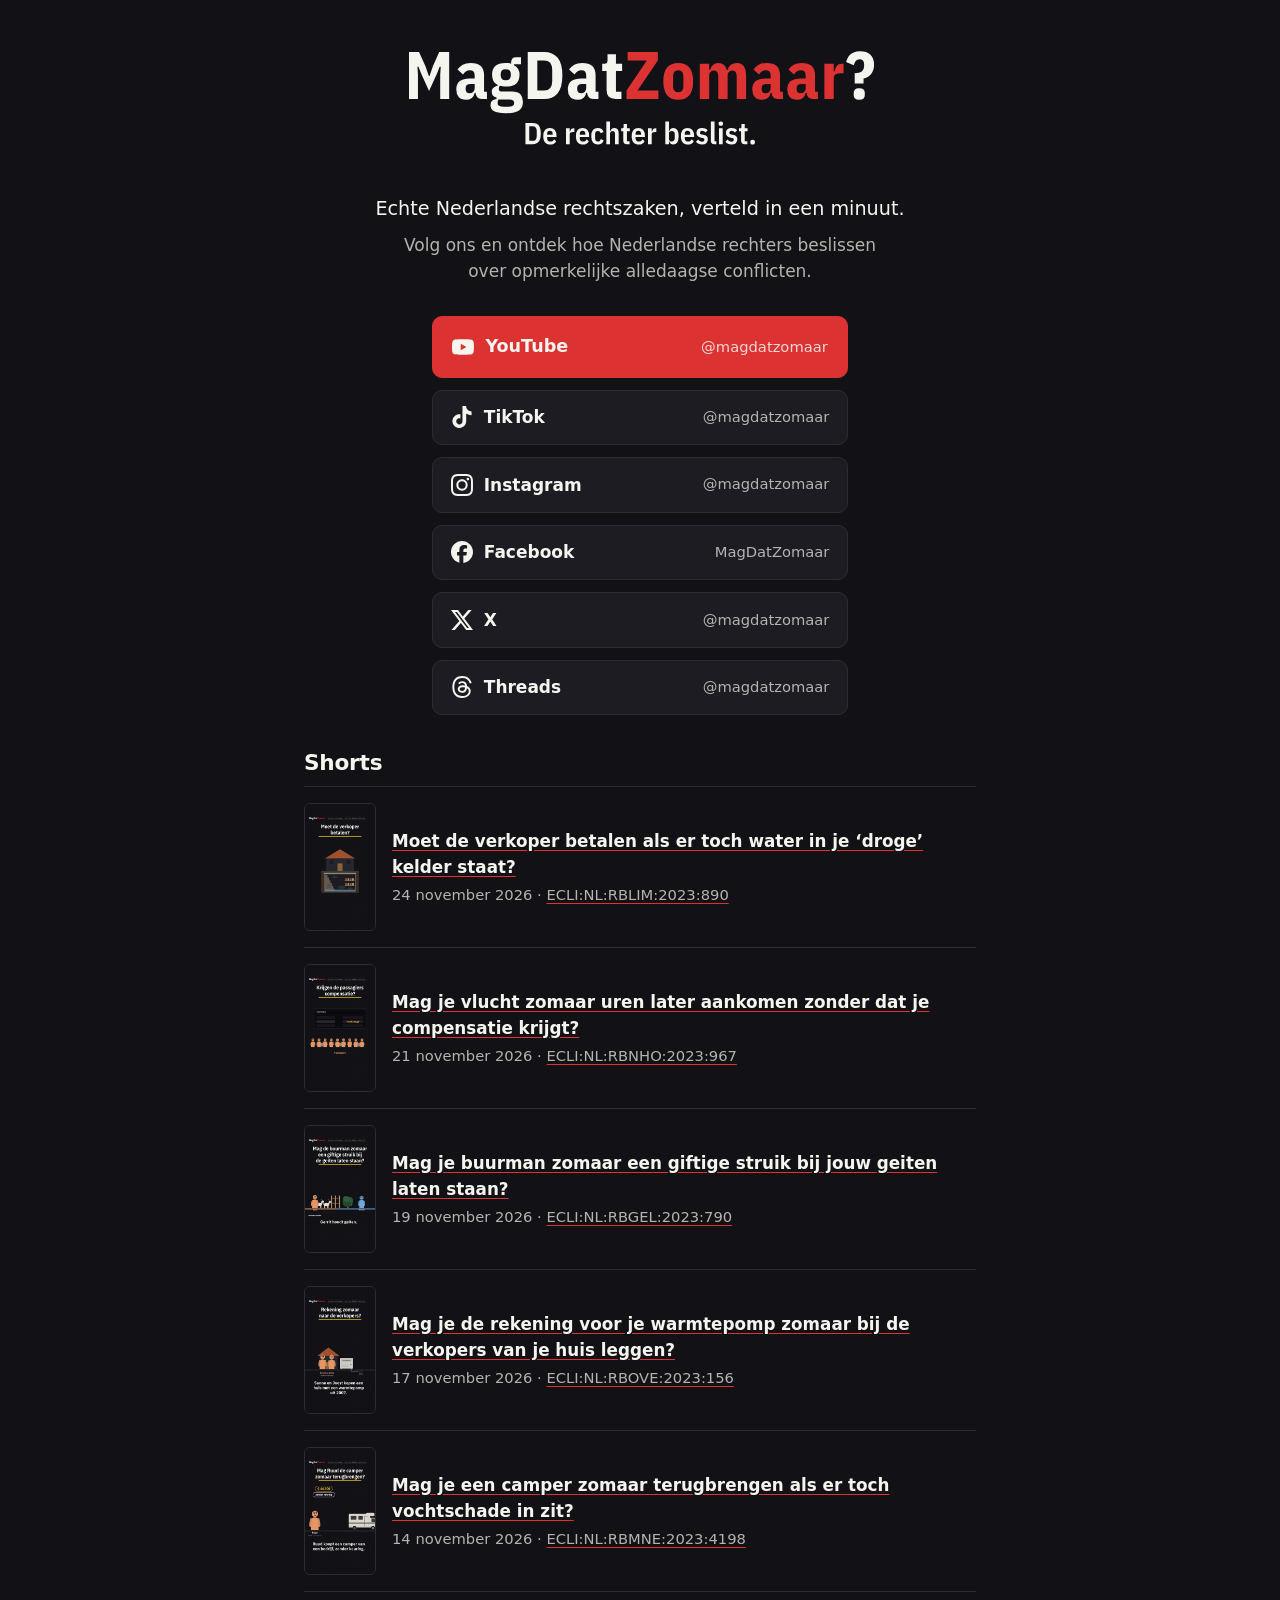
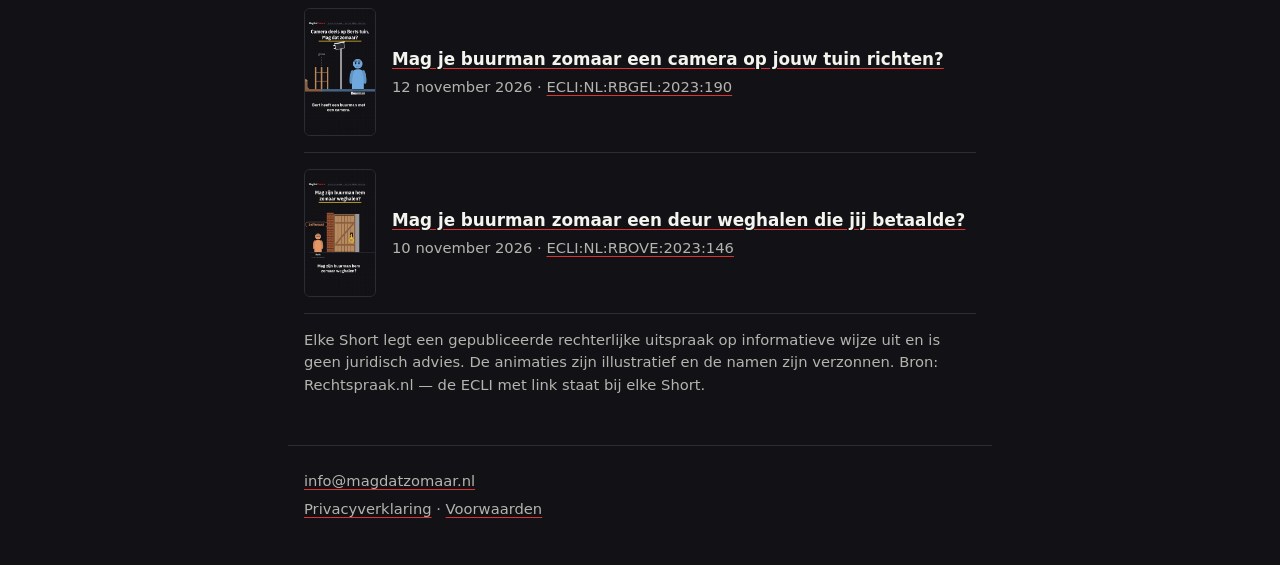
==== commit 8cbab126: "Website bijgewerkt: covers/07.jpg, index.html" ====
--- a/index.html
+++ b/index.html
@@ -29,6 +29,7 @@
 </nav>
 <h2>Shorts</h2>
 <ul class="shorts">
+<li><a class="thumb" href="https://www.youtube.com/shorts/d7gTfSWNCfY" tabindex="-1" aria-hidden="true"><img src="covers/07.jpg" alt="" width="270" height="480" loading="lazy" decoding="async"></a><div><div class="titel"><a href="https://www.youtube.com/shorts/d7gTfSWNCfY">Moet de verkoper betalen als er toch water in je ‘droge’ kelder staat?</a></div><div class="info"><time datetime="2026-11-24">24 november 2026</time> · <a href="https://uitspraken.rechtspraak.nl/details?id=ECLI:NL:RBLIM:2023:890">ECLI:NL:RBLIM:2023:890</a></div></div></li>
 <li><a class="thumb" href="https://www.youtube.com/shorts/Ln2JjwiGUjs" tabindex="-1" aria-hidden="true"><img src="covers/06.jpg" alt="" width="270" height="480" loading="lazy" decoding="async"></a><div><div class="titel"><a href="https://www.youtube.com/shorts/Ln2JjwiGUjs">Mag je vlucht zomaar uren later aankomen zonder dat je compensatie krijgt?</a></div><div class="info"><time datetime="2026-11-21">21 november 2026</time> · <a href="https://uitspraken.rechtspraak.nl/details?id=ECLI:NL:RBNHO:2023:967">ECLI:NL:RBNHO:2023:967</a></div></div></li>
 <li><a class="thumb" href="https://www.youtube.com/shorts/Y61OpLQXbV8" tabindex="-1" aria-hidden="true"><img src="covers/05.jpg" alt="" width="270" height="480" loading="lazy" decoding="async"></a><div><div class="titel"><a href="https://www.youtube.com/shorts/Y61OpLQXbV8">Mag je buurman zomaar een giftige struik bij jouw geiten laten staan?</a></div><div class="info"><time datetime="2026-11-19">19 november 2026</time> · <a href="https://uitspraken.rechtspraak.nl/details?id=ECLI:NL:RBGEL:2023:790">ECLI:NL:RBGEL:2023:790</a></div></div></li>
 <li><a class="thumb" href="https://www.youtube.com/shorts/sA9OcNMRobQ" tabindex="-1" aria-hidden="true"><img src="covers/04.jpg" alt="" width="270" height="480" loading="lazy" decoding="async"></a><div><div class="titel"><a href="https://www.youtube.com/shorts/sA9OcNMRobQ">Mag je de rekening voor je warmtepomp zomaar bij de verkopers van je huis leggen?</a></div><div class="info"><time datetime="2026-11-17">17 november 2026</time> · <a href="https://uitspraken.rechtspraak.nl/details?id=ECLI:NL:RBOVE:2023:156">ECLI:NL:RBOVE:2023:156</a></div></div></li>
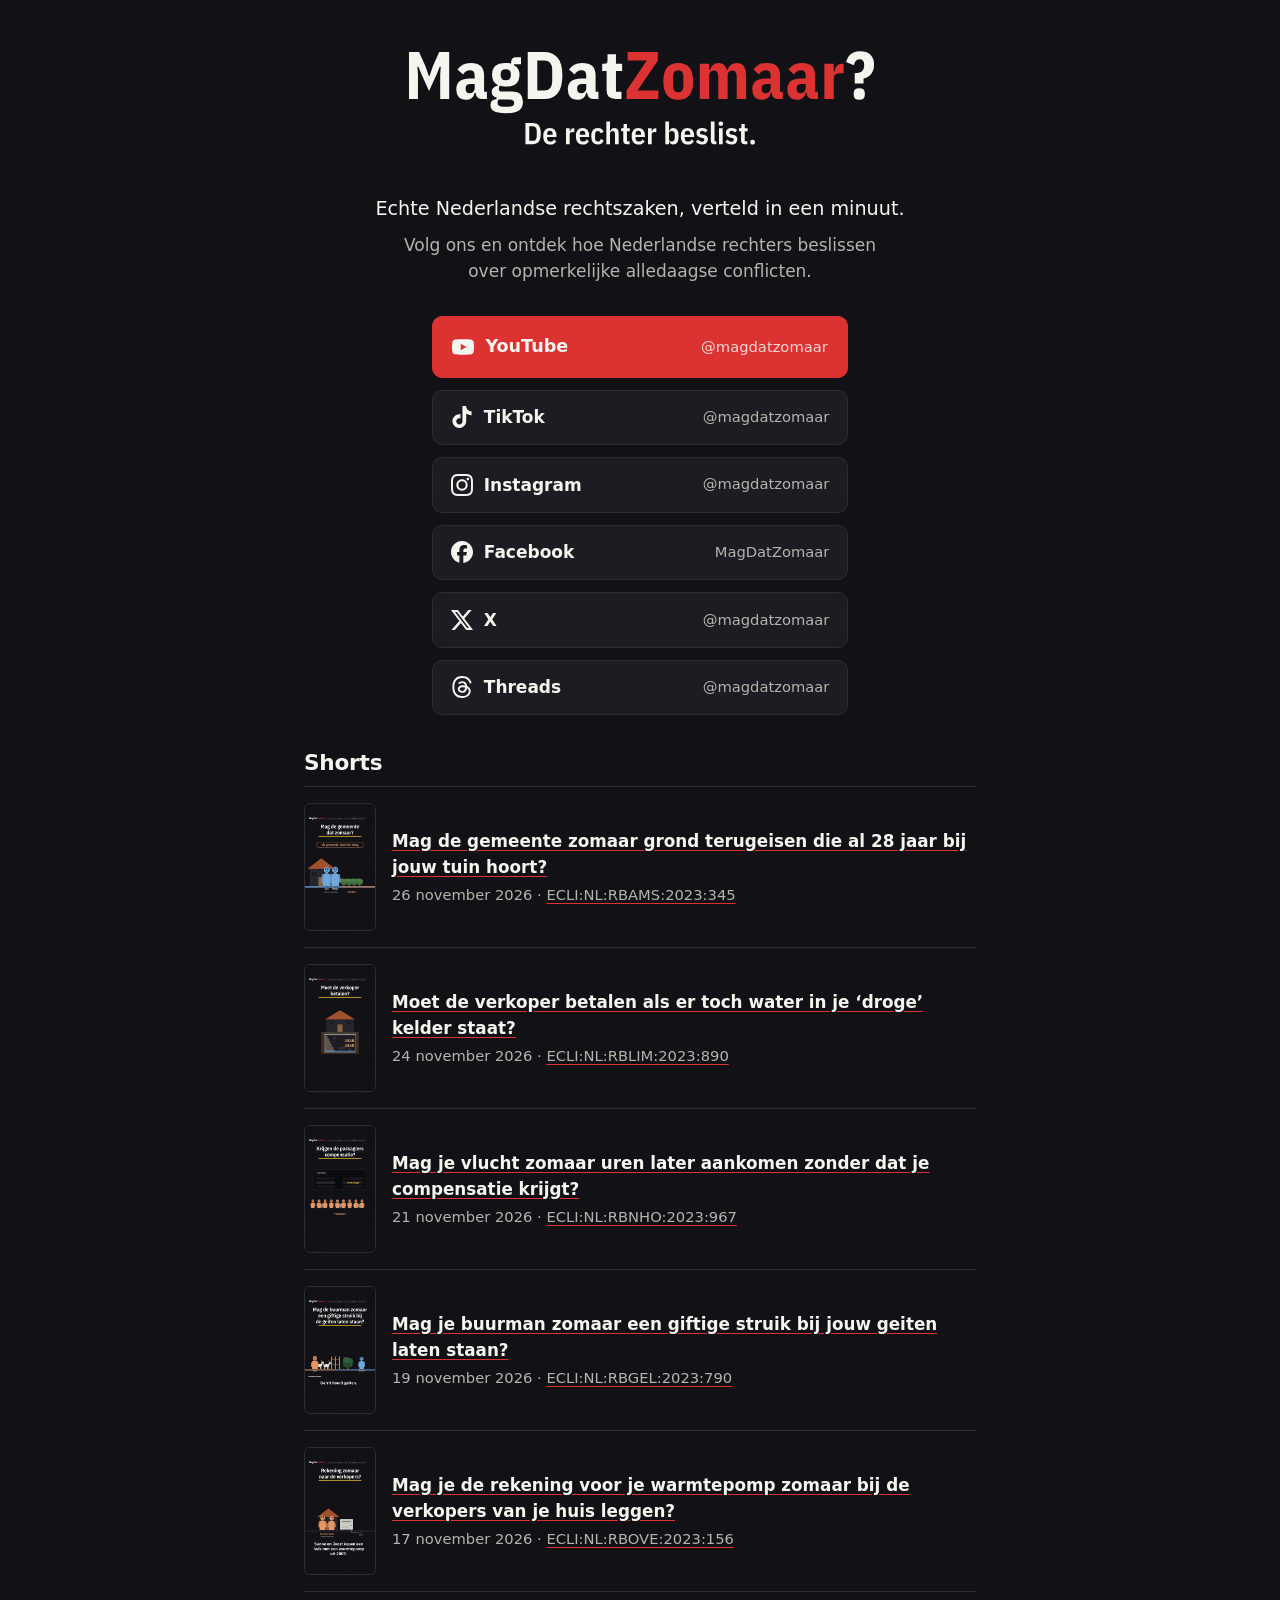
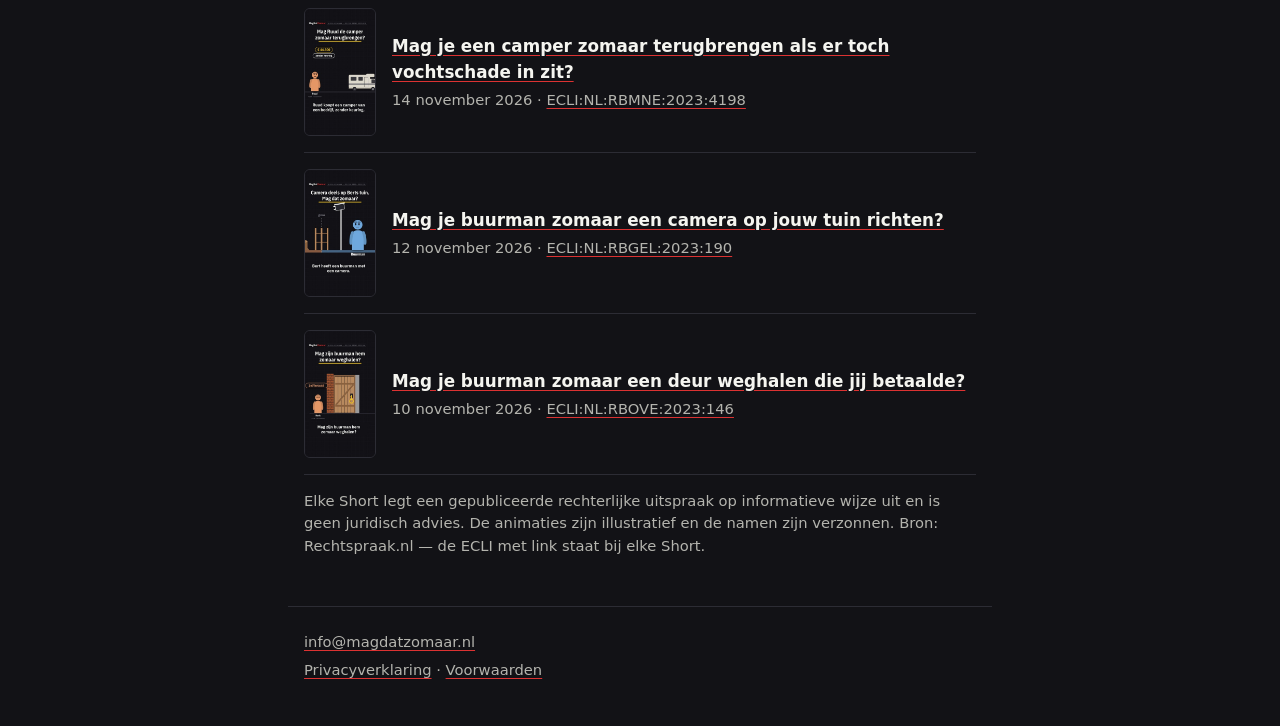
==== commit 195ad130: "Website bijgewerkt: covers/08.jpg, index.html" ====
--- a/index.html
+++ b/index.html
@@ -29,6 +29,7 @@
 </nav>
 <h2>Shorts</h2>
 <ul class="shorts">
+<li><a class="thumb" href="https://www.youtube.com/shorts/WkTgzO5xaxw" tabindex="-1" aria-hidden="true"><img src="covers/08.jpg" alt="" width="270" height="480" loading="lazy" decoding="async"></a><div><div class="titel"><a href="https://www.youtube.com/shorts/WkTgzO5xaxw">Mag de gemeente zomaar grond terugeisen die al 28 jaar bij jouw tuin hoort?</a></div><div class="info"><time datetime="2026-11-26">26 november 2026</time> · <a href="https://uitspraken.rechtspraak.nl/details?id=ECLI:NL:RBAMS:2023:345">ECLI:NL:RBAMS:2023:345</a></div></div></li>
 <li><a class="thumb" href="https://www.youtube.com/shorts/d7gTfSWNCfY" tabindex="-1" aria-hidden="true"><img src="covers/07.jpg" alt="" width="270" height="480" loading="lazy" decoding="async"></a><div><div class="titel"><a href="https://www.youtube.com/shorts/d7gTfSWNCfY">Moet de verkoper betalen als er toch water in je ‘droge’ kelder staat?</a></div><div class="info"><time datetime="2026-11-24">24 november 2026</time> · <a href="https://uitspraken.rechtspraak.nl/details?id=ECLI:NL:RBLIM:2023:890">ECLI:NL:RBLIM:2023:890</a></div></div></li>
 <li><a class="thumb" href="https://www.youtube.com/shorts/Ln2JjwiGUjs" tabindex="-1" aria-hidden="true"><img src="covers/06.jpg" alt="" width="270" height="480" loading="lazy" decoding="async"></a><div><div class="titel"><a href="https://www.youtube.com/shorts/Ln2JjwiGUjs">Mag je vlucht zomaar uren later aankomen zonder dat je compensatie krijgt?</a></div><div class="info"><time datetime="2026-11-21">21 november 2026</time> · <a href="https://uitspraken.rechtspraak.nl/details?id=ECLI:NL:RBNHO:2023:967">ECLI:NL:RBNHO:2023:967</a></div></div></li>
 <li><a class="thumb" href="https://www.youtube.com/shorts/Y61OpLQXbV8" tabindex="-1" aria-hidden="true"><img src="covers/05.jpg" alt="" width="270" height="480" loading="lazy" decoding="async"></a><div><div class="titel"><a href="https://www.youtube.com/shorts/Y61OpLQXbV8">Mag je buurman zomaar een giftige struik bij jouw geiten laten staan?</a></div><div class="info"><time datetime="2026-11-19">19 november 2026</time> · <a href="https://uitspraken.rechtspraak.nl/details?id=ECLI:NL:RBGEL:2023:790">ECLI:NL:RBGEL:2023:790</a></div></div></li>
